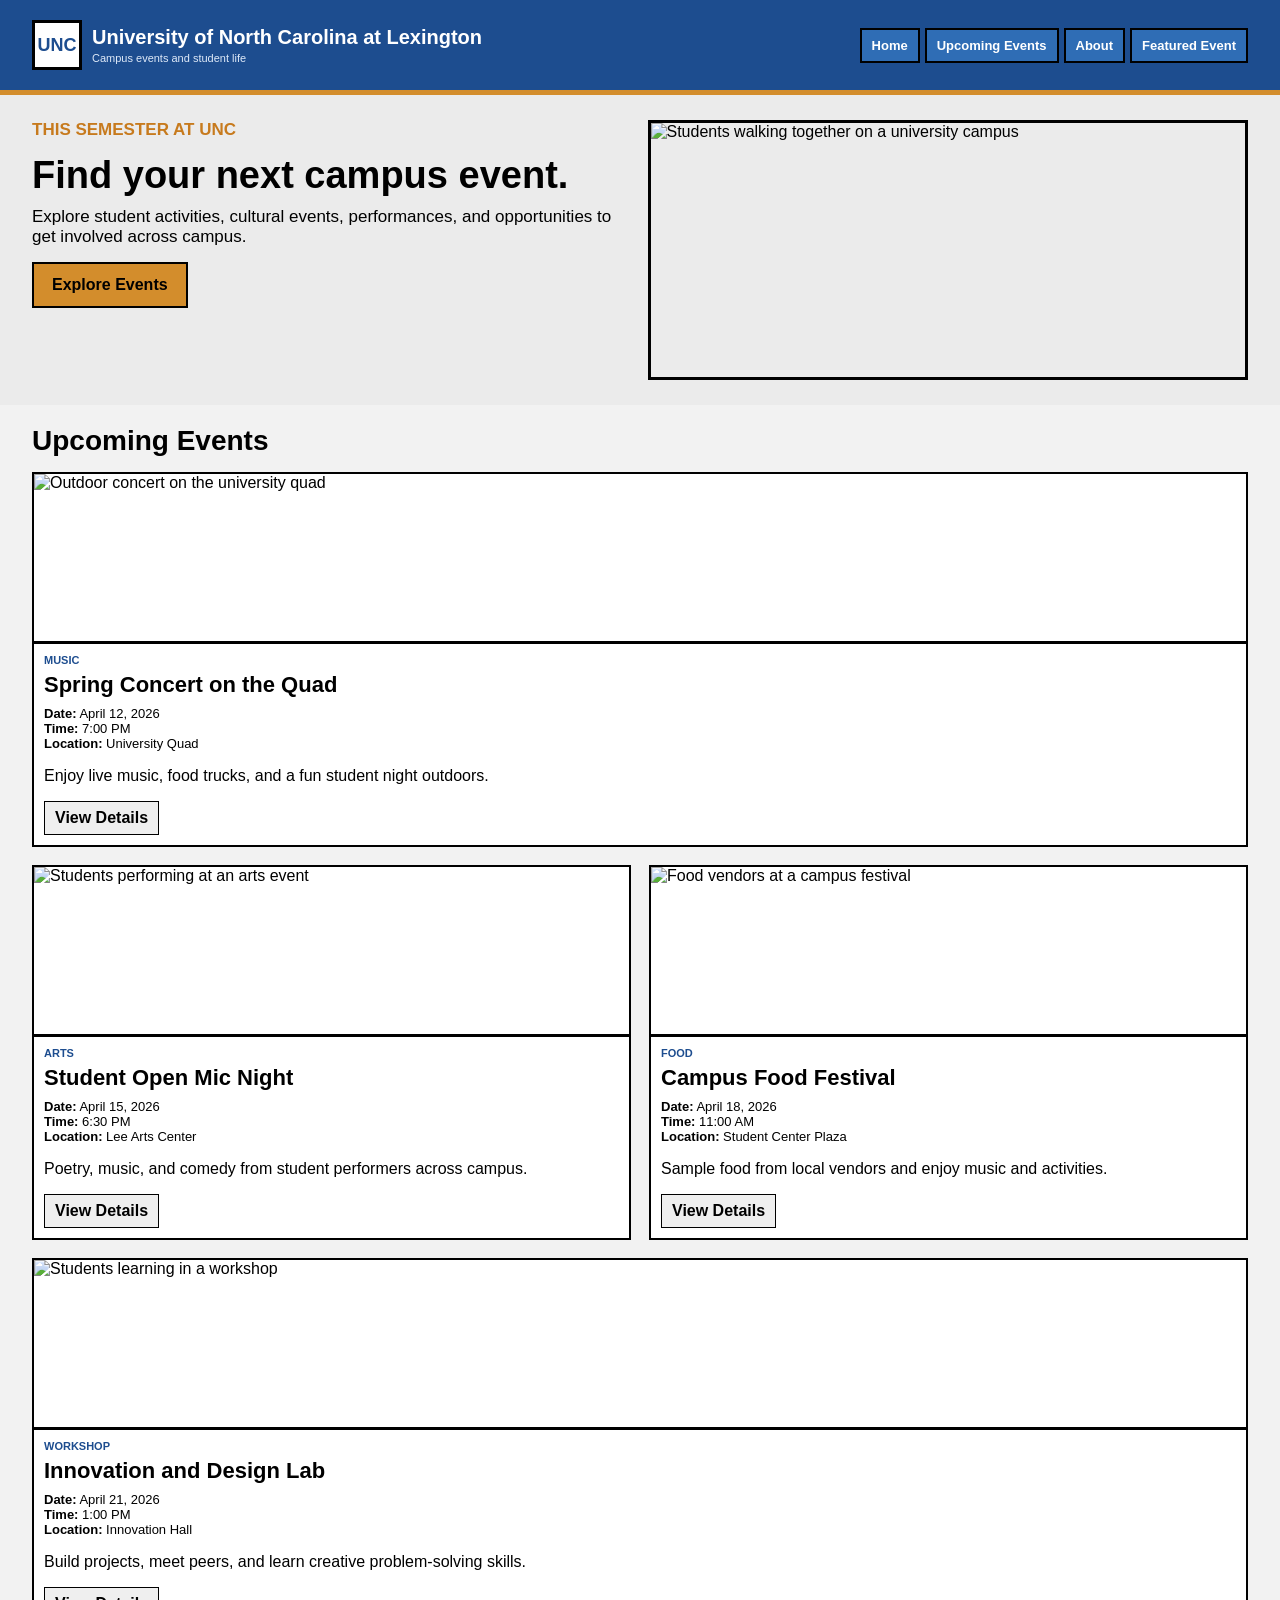
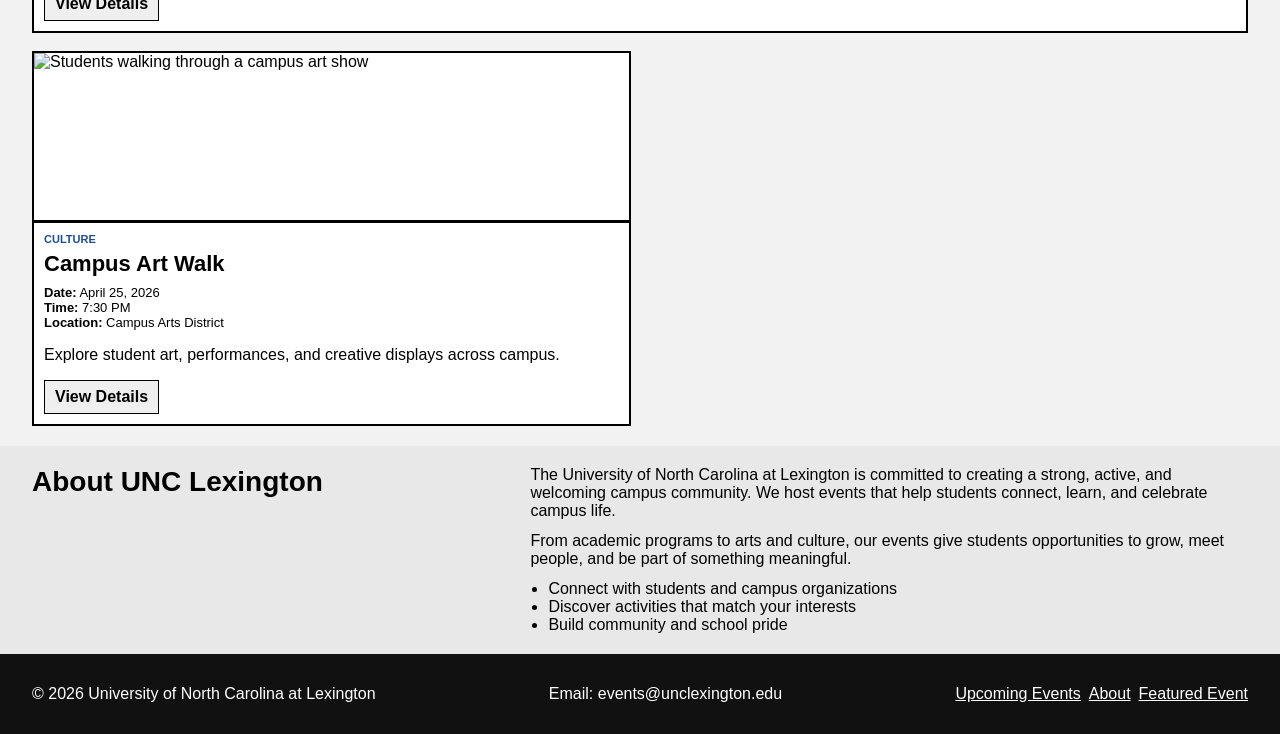
==== index.html @ 7996b3ee "designed the index.html file along with styles in css. - Currently using placeholder images until i " ====
<!DOCTYPE html>
<html lang="en">
  <head>
    <meta charset="UTF-8" />
    <meta name="viewport" content="width=device-width, initial-scale=1.0" />
    <title>University of North Carolina at Lexington</title>
    <link rel="stylesheet" href="styles.css" />
  </head>
  <body>
    <header class="site-header">
      <div class="container header-inner">
        <div class="brand-box">
          <div class="logo">UNC</div>
          <div>
            <h1>University of North Carolina at Lexington</h1>
            <p class="tagline">Campus events and student life</p>
          </div>
        </div>

        <nav>
          <ul class="nav-list">
            <li><a href="index.html">Home</a></li>
            <li><a href="#upcoming-events">Upcoming Events</a></li>
            <li><a href="#about">About</a></li>
            <li><a href="events.html">Featured Event</a></li>
          </ul>
        </nav>
      </div>
    </header>

    <main>
      <section class="hero">
        <div class="container hero-grid">
          <div class="hero-copy">
            <p class="small-title">This semester at UNC</p>
            <h2>Find your next campus event.</h2>
            <p>
              Explore student activities, cultural events, performances, and opportunities to get involved
              across campus.
            </p>
            <a class="button" href="#upcoming-events">Explore Events</a>
          </div>

          <div class="hero-image-box">
            <img
              src="https://images.unsplash.com/photo-1522202176988-66273c2fd55f?auto=format&fit=crop&w=900&q=80"
              alt="Students walking together on a university campus"
            />
          </div>
        </div>
      </section>

      <section id="upcoming-events" class="section">
        <div class="container">
          <h3 class="section-heading">Upcoming Events</h3>

          <div class="event-grid">
            <article class="event-card wide">
              <img
                src="https://images.unsplash.com/photo-1492684223066-81342ee5ff30?auto=format&fit=crop&w=800&q=80"
                alt="Outdoor concert on the university quad"
              />
              <div class="card-body">
                <p class="category">Music</p>
                <h4>Spring Concert on the Quad</h4>
                <ul>
                  <li><strong>Date:</strong> April 12, 2026</li>
                  <li><strong>Time:</strong> 7:00 PM</li>
                  <li><strong>Location:</strong> University Quad</li>
                </ul>
                <p>Enjoy live music, food trucks, and a fun student night outdoors.</p>
                <a href="events.html">View Details</a>
              </div>
            </article>

            <article class="event-card">
              <img
                src="https://images.unsplash.com/photo-1516280440614-37939bbacd81?auto=format&fit=crop&w=800&q=80"
                alt="Students performing at an arts event"
              />
              <div class="card-body">
                <p class="category">Arts</p>
                <h4>Student Open Mic Night</h4>
                <ul>
                  <li><strong>Date:</strong> April 15, 2026</li>
                  <li><strong>Time:</strong> 6:30 PM</li>
                  <li><strong>Location:</strong> Lee Arts Center</li>
                </ul>
                <p>Poetry, music, and comedy from student performers across campus.</p>
                <a href="events.html">View Details</a>
              </div>
            </article>

            <article class="event-card">
              <img
                src="https://images.unsplash.com/photo-1559339352-11d035aa65de?auto=format&fit=crop&w=800&q=80"
                alt="Food vendors at a campus festival"
              />
              <div class="card-body">
                <p class="category">Food</p>
                <h4>Campus Food Festival</h4>
                <ul>
                  <li><strong>Date:</strong> April 18, 2026</li>
                  <li><strong>Time:</strong> 11:00 AM</li>
                  <li><strong>Location:</strong> Student Center Plaza</li>
                </ul>
                <p>Sample food from local vendors and enjoy music and activities.</p>
                <a href="events.html">View Details</a>
              </div>
            </article>

            <article class="event-card wide">
              <img
                src="https://images.unsplash.com/photo-1522202176988-66273c2fd55f?auto=format&fit=crop&w=800&q=80"
                alt="Students learning in a workshop"
              />
              <div class="card-body">
                <p class="category">Workshop</p>
                <h4>Innovation and Design Lab</h4>
                <ul>
                  <li><strong>Date:</strong> April 21, 2026</li>
                  <li><strong>Time:</strong> 1:00 PM</li>
                  <li><strong>Location:</strong> Innovation Hall</li>
                </ul>
                <p>Build projects, meet peers, and learn creative problem-solving skills.</p>
                <a href="events.html">View Details</a>
              </div>
            </article>

            <article class="event-card">
              <img
                src="https://images.unsplash.com/photo-1523240795612-9a054b0db644?auto=format&fit=crop&w=800&q=80"
                alt="Students walking through a campus art show"
              />
              <div class="card-body">
                <p class="category">Culture</p>
                <h4>Campus Art Walk</h4>
                <ul>
                  <li><strong>Date:</strong> April 25, 2026</li>
                  <li><strong>Time:</strong> 7:30 PM</li>
                  <li><strong>Location:</strong> Campus Arts District</li>
                </ul>
                <p>Explore student art, performances, and creative displays across campus.</p>
                <a href="events.html">View Details</a>
              </div>
            </article>
          </div>
        </div>
      </section>

      <section id="about" class="about section">
        <div class="container about-grid">
          <div>
            <h3>About UNC Lexington</h3>
          </div>

          <div>
            <p>
              The University of North Carolina at Lexington is committed to creating a strong, active,
              and welcoming campus community. We host events that help students connect, learn, and
              celebrate campus life.
            </p>
            <p>
              From academic programs to arts and culture, our events give students opportunities to grow,
              meet people, and be part of something meaningful.
            </p>
            <ul class="benefits">
              <li>Connect with students and campus organizations</li>
              <li>Discover activities that match your interests</li>
              <li>Build community and school pride</li>
            </ul>
          </div>
        </div>
      </section>
    </main>

    <footer class="site-footer">
      <div class="container footer-grid">
        <p>© 2026 University of North Carolina at Lexington</p>
        <p>Email: events@unclexington.edu</p>
        <div class="footer-links">
          <a href="#upcoming-events">Upcoming Events</a>
          <a href="#about">About</a>
          <a href="events.html">Featured Event</a>
        </div>
      </div>
    </footer>
  </body>
</html>
---- styles.css ----
body {
  margin: 0;
  font-family: Arial, sans-serif;
  background: #f2f2f2;
  color: black;
}

img {
  width: 100%;
  display: block;
}

* {
  box-sizing: border-box;
}

.container {
  width: 95%;
  margin: 0 auto;
}

.site-header {
  background: #1d4d8f;
  border-bottom: 5px solid #d38d2c;
  padding: 5px 0;
}

.header-inner {
  display: flex;
  justify-content: space-between;
  align-items: center;
  min-height: 80px;
}

.brand-box {
  display: flex;
  align-items: center;
  gap: 10px;
}

.logo {
  width: 50px;
  height: 50px;
  background: white;
  border: 3px solid black;
  color: #1d4d8f;
  font-weight: bold;
  display: flex;
  align-items: center;
  justify-content: center;
  font-size: 18px;
}

.brand-box h1 {
  margin: 0;
  color: white;
  font-size: 20px;
  line-height: 1.1;
}

.tagline {
  margin: 4px 0 0;
  color: #dfeaf9;
  font-size: 11px;
}

.nav-list {
  list-style: none;
  margin: 0;
  padding: 0;
  display: flex;
  gap: 5px;
  flex-wrap: wrap;
}

.nav-list a {
  display: inline-block;
  background: #2f6db5;
  color: white;
  text-decoration: none;
  padding: 8px 10px;
  border: 2px solid black;
  font-size: 13px;
  font-weight: bold;
}

.hero {
  background: #ebebeb;
  padding: 25px 0;
}

.hero-grid {
  display: grid;
  grid-template-columns: 1fr 1fr;
  gap: 15px;
}

.small-title {
  margin: 0 0 8px;
  color: #c77a1d;
  font-size: 12px;
  font-weight: bold;
  text-transform: uppercase;
}

.hero-copy h2 {
  font-size: 38px;
  margin: 0 0 10px;
  line-height: 1.1;
}

.hero-copy p {
  margin: 0 0 15px;
  font-size: 17px;
}

.button {
  display: inline-block;
  background: #d38d2c;
  color: black;
  text-decoration: none;
  border: 2px solid black;
  padding: 12px 18px;
  font-weight: bold;
}

.hero-image-box img {
  border: 3px solid black;
  min-height: 260px;
  object-fit: cover;
}

.section {
  padding: 20px 0;
}

.section-heading {
  margin: 0 0 15px;
  font-size: 28px;
}

.event-grid {
  display: grid;
  grid-template-columns: repeat(2, 1fr);
  gap: 18px;
}

.event-card {
  background: white;
  border: 2px solid black;
}

.event-card.wide {
  grid-column: span 2;
}

.event-card img {
  height: 170px;
  object-fit: cover;
  border-bottom: 3px solid black;
}

.card-body {
  padding: 10px;
}

.category {
  margin: 0 0 6px;
  color: #1d4d8f;
  font-weight: bold;
  text-transform: uppercase;
  font-size: 11px;
}

.card-body h4 {
  margin: 0 0 8px;
  font-size: 22px;
}

.card-body ul {
  list-style: none;
  margin: 0 0 8px;
  padding: 0;
  font-size: 13px;
}

.card-body a {
  display: inline-block;
  background: #efefef;
  color: black;
  text-decoration: none;
  padding: 7px 10px;
  border: 1px solid black;
  font-weight: bold;
}

.about {
  background: #e8e8e8;
}

.about-grid {
  display: grid;
  grid-template-columns: 1fr 1.5fr;
  gap: 20px;
}

.about h3 {
  font-size: 28px;
  margin: 0;
}

.about p {
  font-size: 16px;
  margin: 0 0 12px;
}

.benefits {
  margin: 0;
  padding-left: 18px;
}

.site-footer {
  background: #111;
  color: white;
  padding: 15px 0;
}

.footer-grid {
  display: flex;
  justify-content: space-between;
  align-items: center;
  gap: 10px;
}

.footer-links {
  display: flex;
  gap: 8px;
  flex-wrap: wrap;
}

.footer-links a {
  color: white;
}

@media (max-width: 700px) {
  .header-inner,
  .hero-grid,
  .about-grid,
  .footer-grid {
    display: block;
  }

  .brand-box {
    margin-bottom: 10px;
  }

  .nav-list {
    margin-top: 10px;
  }

  .event-grid {
    display: block;
  }

  .event-card {
    margin-bottom: 15px;
  }

  .event-card.wide {
    grid-column: auto;
  }
}
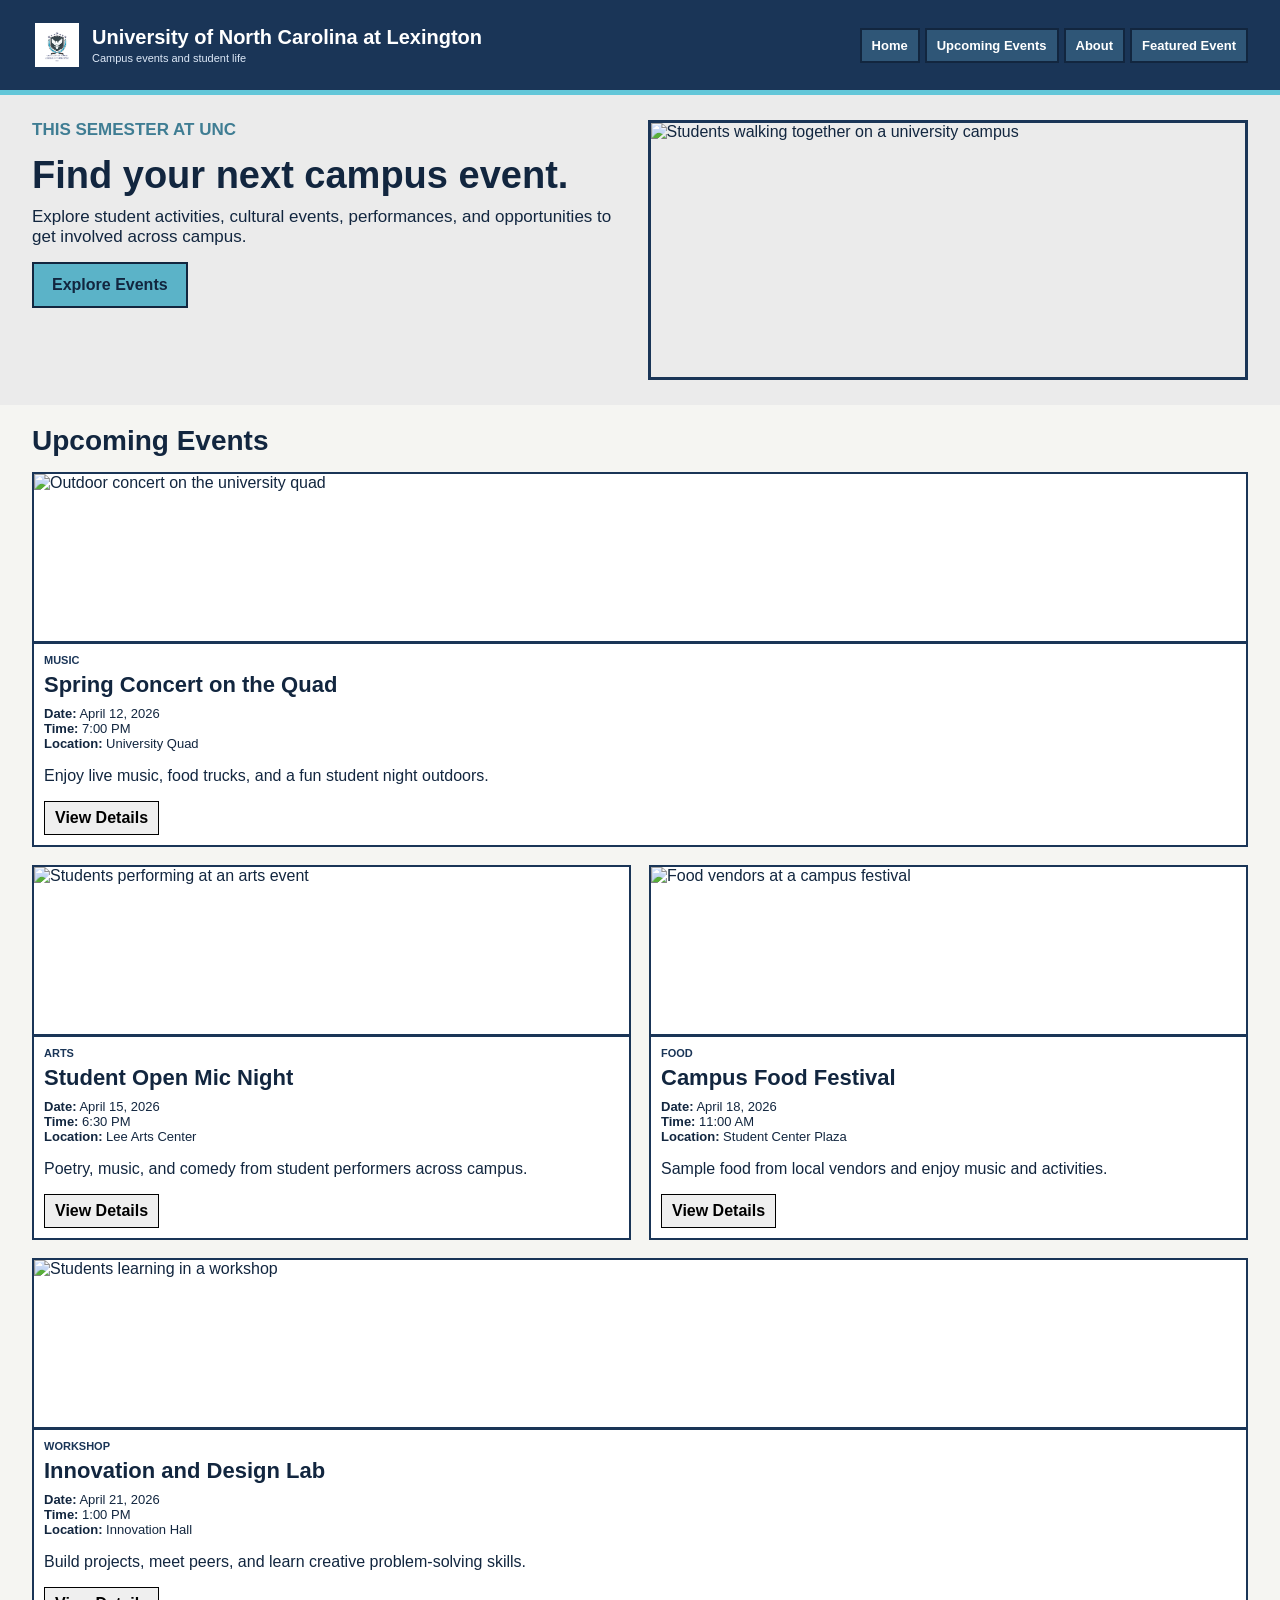
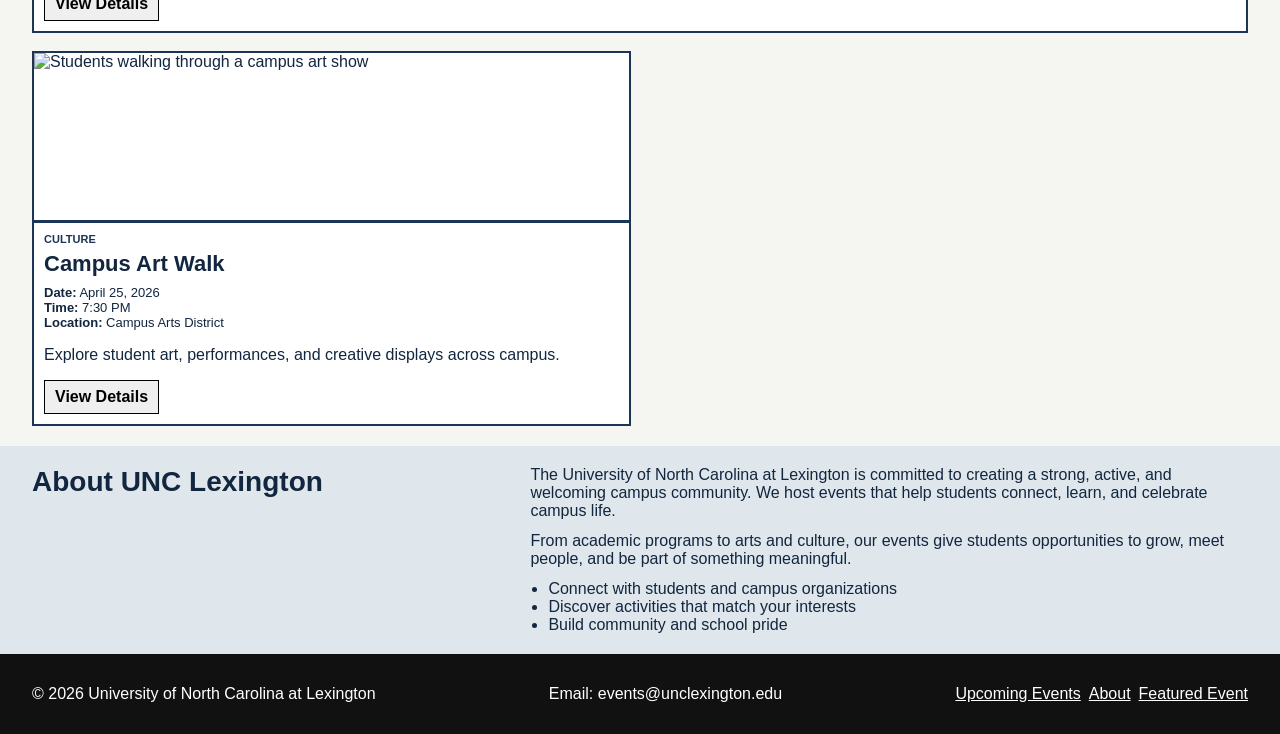
==== commit 5edfd9ac: "added an images folder added a logo png i made on canva changed the original colors of index.html to" ====
--- a/index.html
+++ b/index.html
@@ -10,7 +10,7 @@
     <header class="site-header">
       <div class="container header-inner">
         <div class="brand-box">
-          <div class="logo">UNC</div>
+          <img src="images/UNCL Logo.png" alt="University of North Carolina at Lexington logo" class="logo" />
           <div>
             <h1>University of North Carolina at Lexington</h1>
             <p class="tagline">Campus events and student life</p>
--- a/styles.css
+++ b/styles.css
@@ -1,8 +1,8 @@
 body {
   margin: 0;
   font-family: Arial, sans-serif;
-  background: #f2f2f2;
-  color: black;
+  background: #f5f5f2;
+  color: #12263f;
 }
 
 img {
@@ -20,8 +20,8 @@
 }
 
 .site-header {
-  background: #1d4d8f;
-  border-bottom: 5px solid #d38d2c;
+  background: #1a3557;
+  border-bottom: 5px solid #62c6d8;
   padding: 5px 0;
 }
 
@@ -42,13 +42,15 @@
   width: 50px;
   height: 50px;
   background: white;
-  border: 3px solid black;
-  color: #1d4d8f;
+  border: 3px solid #1a3557;
+  color: #1a3557;
   font-weight: bold;
   display: flex;
   align-items: center;
   justify-content: center;
   font-size: 18px;
+  object-fit: contain;
+  padding: 4px;
 }
 
 .brand-box h1 {
@@ -75,11 +77,11 @@
 
 .nav-list a {
   display: inline-block;
-  background: #2f6db5;
+  background: #2f5677;
   color: white;
   text-decoration: none;
   padding: 8px 10px;
-  border: 2px solid black;
+  border: 2px solid #12263f;
   font-size: 13px;
   font-weight: bold;
 }
@@ -97,7 +99,7 @@
 
 .small-title {
   margin: 0 0 8px;
-  color: #c77a1d;
+  color: #3f7d93;
   font-size: 12px;
   font-weight: bold;
   text-transform: uppercase;
@@ -116,16 +118,16 @@
 
 .button {
   display: inline-block;
-  background: #d38d2c;
-  color: black;
+  background: #5bb3c8;
+  color: #12263f;
   text-decoration: none;
-  border: 2px solid black;
+  border: 2px solid #12263f;
   padding: 12px 18px;
   font-weight: bold;
 }
 
 .hero-image-box img {
-  border: 3px solid black;
+  border: 3px solid #1a3557;
   min-height: 260px;
   object-fit: cover;
 }
@@ -147,7 +149,7 @@
 
 .event-card {
   background: white;
-  border: 2px solid black;
+  border: 2px solid #1a3557;
 }
 
 .event-card.wide {
@@ -157,7 +159,7 @@
 .event-card img {
   height: 170px;
   object-fit: cover;
-  border-bottom: 3px solid black;
+  border-bottom: 3px solid #1a3557;
 }
 
 .card-body {
@@ -166,7 +168,7 @@
 
 .category {
   margin: 0 0 6px;
-  color: #1d4d8f;
+  color: #1a3557;
   font-weight: bold;
   text-transform: uppercase;
   font-size: 11px;
@@ -195,7 +197,7 @@
 }
 
 .about {
-  background: #e8e8e8;
+  background: #dfe7ec;
 }
 
 .about-grid {
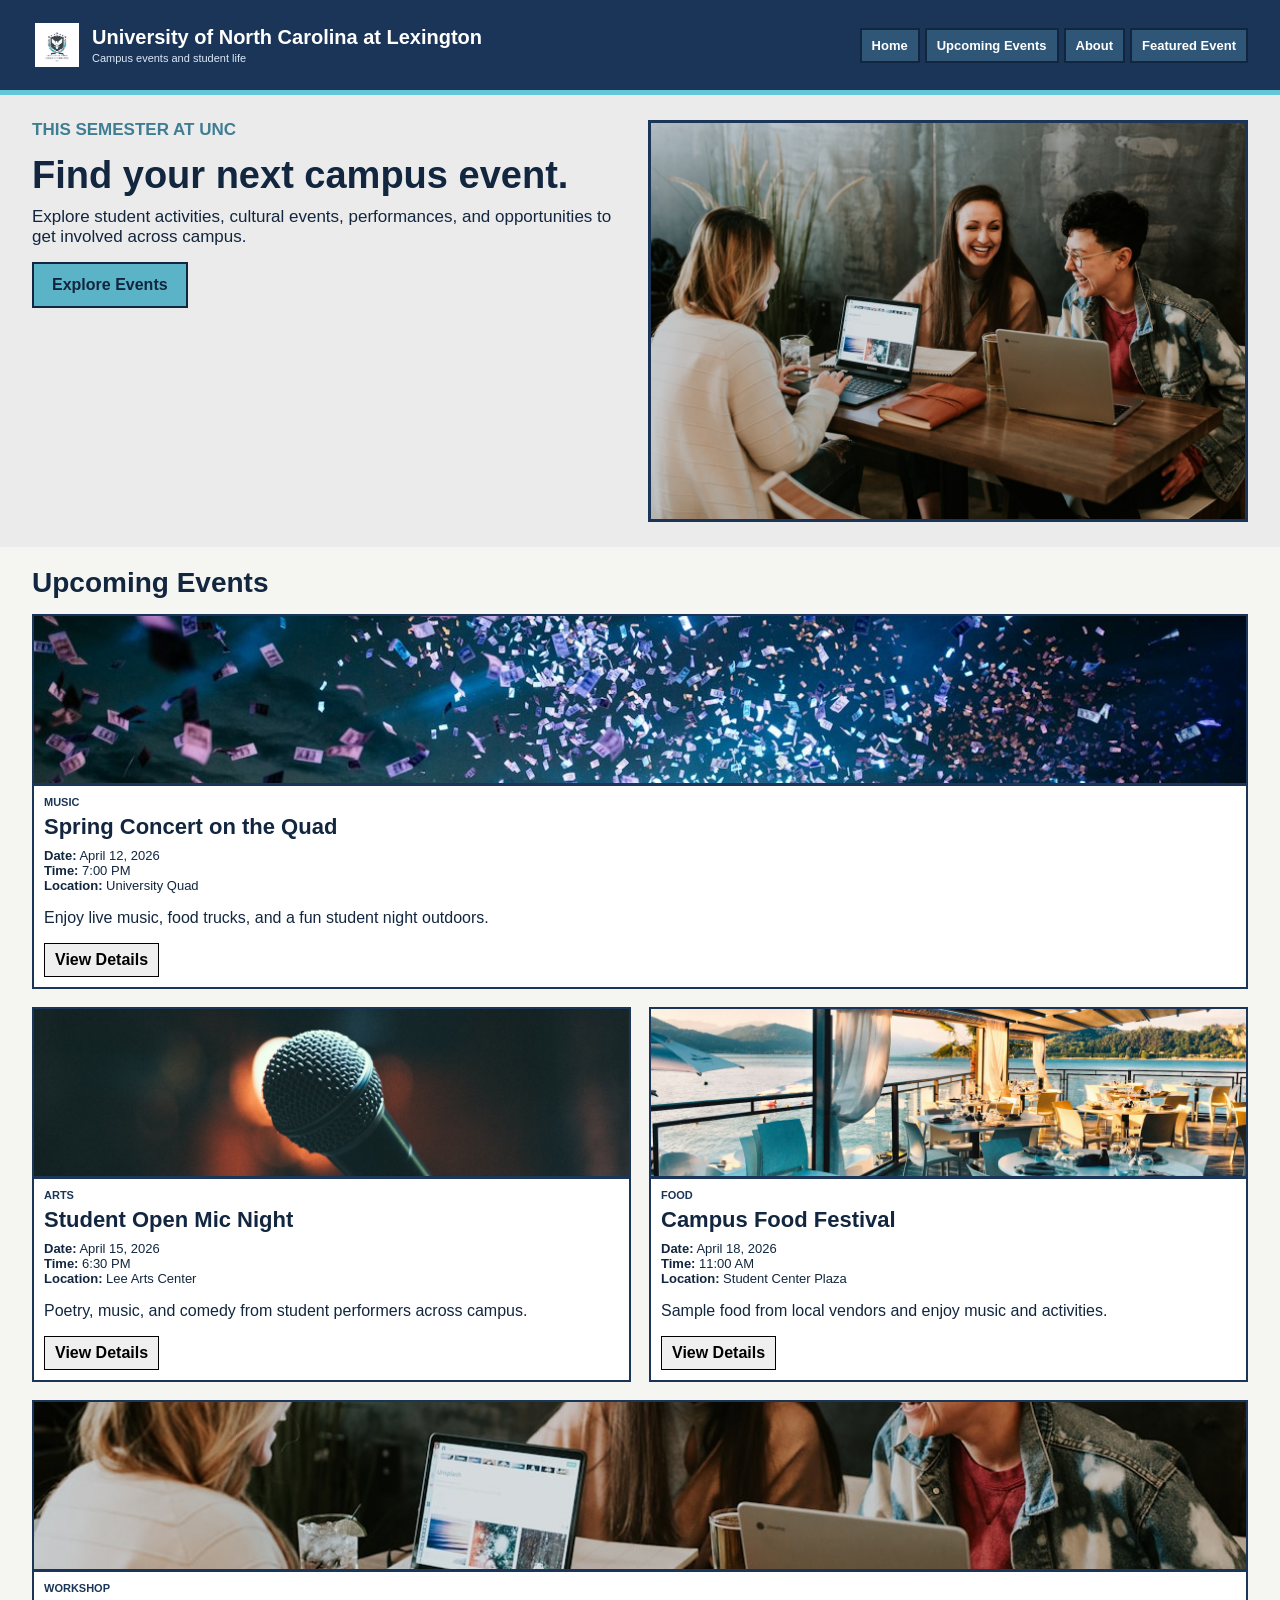
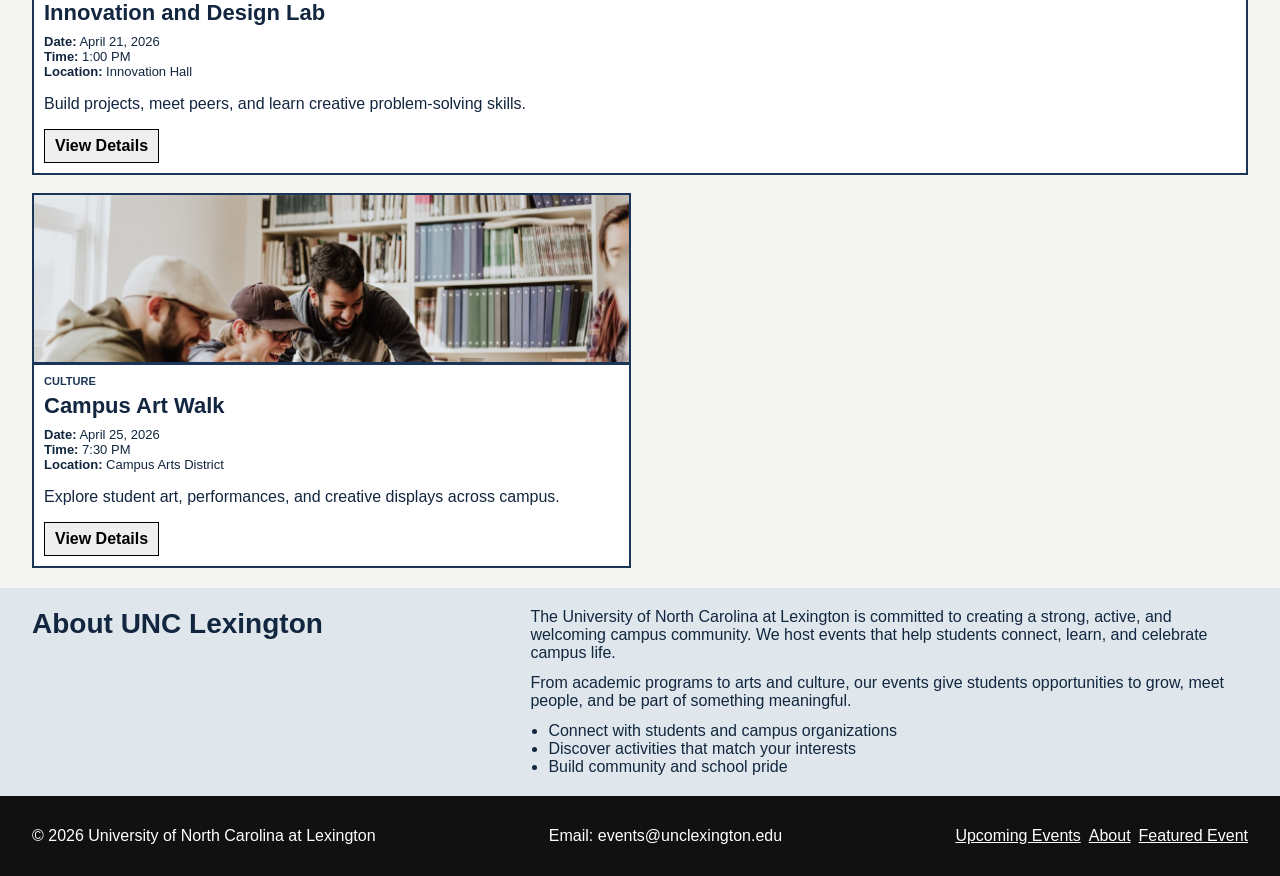
==== commit 445f3a86: "kept the images the same due to time challenges. all images are put into images folder" ====
--- a/index.html
+++ b/index.html
@@ -43,7 +43,7 @@
 
           <div class="hero-image-box">
             <img
-              src="https://images.unsplash.com/photo-1522202176988-66273c2fd55f?auto=format&fit=crop&w=900&q=80"
+              src="images/campus-students.png"
               alt="Students walking together on a university campus"
             />
           </div>
@@ -57,7 +57,7 @@
           <div class="event-grid">
             <article class="event-card wide">
               <img
-                src="https://images.unsplash.com/photo-1492684223066-81342ee5ff30?auto=format&fit=crop&w=800&q=80"
+                src="images/concert-quad.png"
                 alt="Outdoor concert on the university quad"
               />
               <div class="card-body">
@@ -75,7 +75,7 @@
 
             <article class="event-card">
               <img
-                src="https://images.unsplash.com/photo-1516280440614-37939bbacd81?auto=format&fit=crop&w=800&q=80"
+                src="images/open-mic.png"
                 alt="Students performing at an arts event"
               />
               <div class="card-body">
@@ -93,7 +93,7 @@
 
             <article class="event-card">
               <img
-                src="https://images.unsplash.com/photo-1559339352-11d035aa65de?auto=format&fit=crop&w=800&q=80"
+                src="images/food-festival.png"
                 alt="Food vendors at a campus festival"
               />
               <div class="card-body">
@@ -111,7 +111,7 @@
 
             <article class="event-card wide">
               <img
-                src="https://images.unsplash.com/photo-1522202176988-66273c2fd55f?auto=format&fit=crop&w=800&q=80"
+                src="images/campus-students.png"
                 alt="Students learning in a workshop"
               />
               <div class="card-body">
@@ -129,7 +129,7 @@
 
             <article class="event-card">
               <img
-                src="https://images.unsplash.com/photo-1523240795612-9a054b0db644?auto=format&fit=crop&w=800&q=80"
+                src="images/campus-art-walk.png"
                 alt="Students walking through a campus art show"
               />
               <div class="card-body">
--- a/styles.css
+++ b/styles.css
@@ -244,11 +244,160 @@
   color: white;
 }
 
+.event-hero {
+  padding-top: 30px;
+  padding-bottom: 20px;
+}
+
+.event-intro h2 {
+  margin: 0 0 15px;
+  font-size: 42px;
+}
+
+.event-intro img {
+  border: 3px solid #1a3557;
+  min-height: 260px;
+  object-fit: cover;
+  margin-bottom: 10px;
+}
+
+.event-meta-box {
+  background: #edf4f8;
+  border: 2px solid #1a3557;
+  padding: 15px;
+  margin-top: 20px;
+}
+
+.event-meta-box p {
+  margin: 0 0 8px;
+}
+
+.event-layout {
+  display: grid;
+  grid-template-columns: 2fr 1fr;
+  gap: 25px;
+  padding-top: 10px;
+  padding-bottom: 20px;
+}
+
+.main-content {
+  background: white;
+  border: 2px solid #1a3557;
+  padding: 20px;
+}
+
+.content-block {
+  margin-bottom: 20px;
+}
+
+.content-block h3,
+.sidebar h3,
+.related-events h3 {
+  margin-top: 0;
+  font-size: 24px;
+}
+
+.content-block ul,
+.sidebar-list {
+  margin: 0;
+  padding-left: 18px;
+}
+
+.schedule-list {
+  list-style: none;
+  padding-left: 0;
+}
+
+.schedule-list li {
+  margin-bottom: 8px;
+}
+
+.sidebar {
+  background: #edf4f8;
+  border: 2px solid #1a3557;
+  padding: 20px;
+  height: fit-content;
+}
+
+.sidebar-list {
+  list-style: none;
+  padding-left: 0;
+}
+
+.sidebar-list li {
+  margin-bottom: 10px;
+}
+
+.register-btn {
+  display: inline-block;
+  background: #5bb3c8;
+  color: #12263f;
+  text-decoration: none;
+  border: 2px solid #12263f;
+  padding: 12px 18px;
+  font-weight: bold;
+  margin-top: 10px;
+}
+
+.related-events {
+  padding-top: 10px;
+  padding-bottom: 30px;
+}
+
+.related-cards {
+  display: flex;
+  flex-wrap: wrap;
+  gap: 15px;
+}
+
+.mini-card {
+  flex: 1 1 200px;
+  background: white;
+  border: 2px solid #1a3557;
+  padding: 12px;
+  min-height: 120px;
+}
+
+.mini-card h4 {
+  margin: 0 0 8px;
+  font-size: 18px;
+}
+
+.mini-card p {
+  margin: 0;
+}
+
+@media (max-width: 900px) {
+  .header-inner {
+    display: block;
+    padding: 10px 0;
+  }
+
+  .brand-box {
+    margin-bottom: 10px;
+  }
+
+  .hero-grid,
+  .about-grid,
+  .event-layout {
+    grid-template-columns: 1fr;
+  }
+
+  .event-grid {
+    grid-template-columns: 1fr;
+  }
+
+  .event-card.wide {
+    grid-column: auto;
+  }
+}
+
 @media (max-width: 700px) {
   .header-inner,
   .hero-grid,
   .about-grid,
-  .footer-grid {
+  .footer-grid,
+  .event-layout {
     display: block;
   }
 
@@ -271,4 +420,8 @@
   .event-card.wide {
     grid-column: auto;
   }
-}
+
+  .sidebar {
+    margin-top: 20px;
+  }
+}
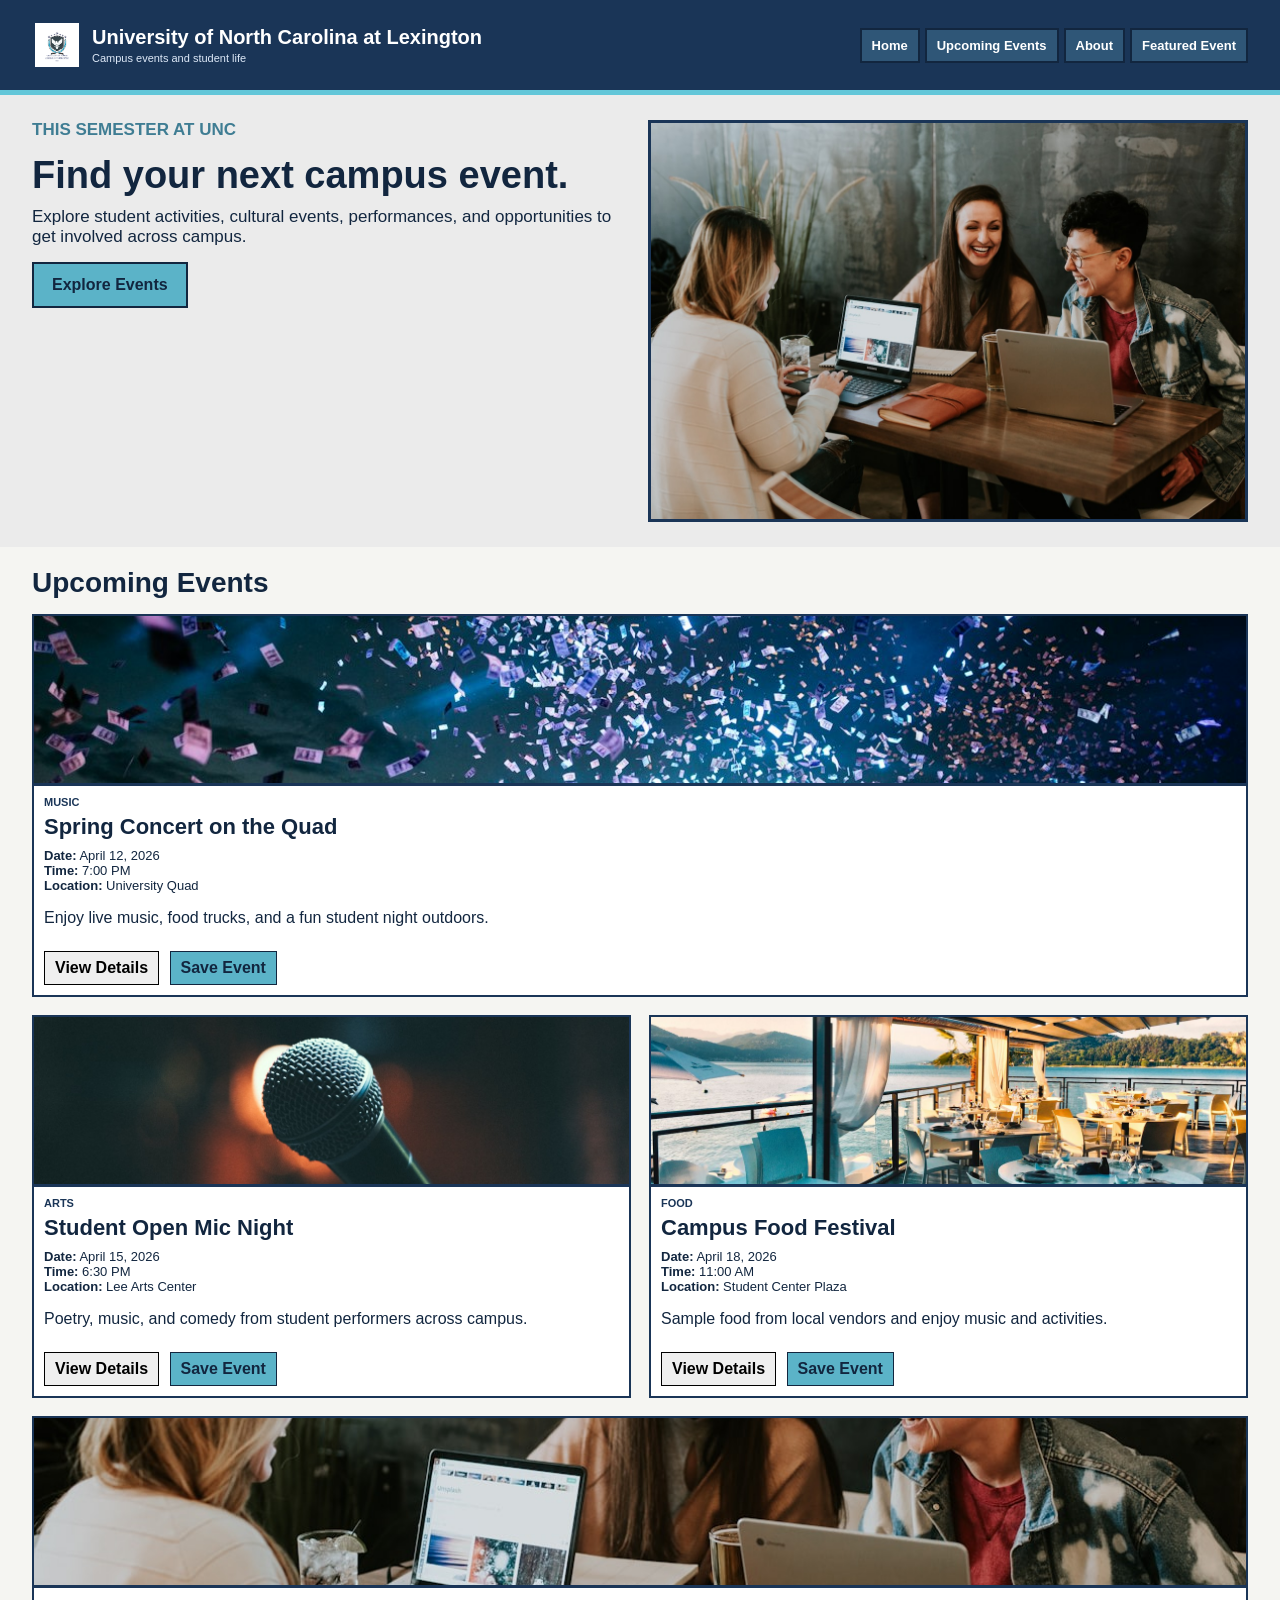
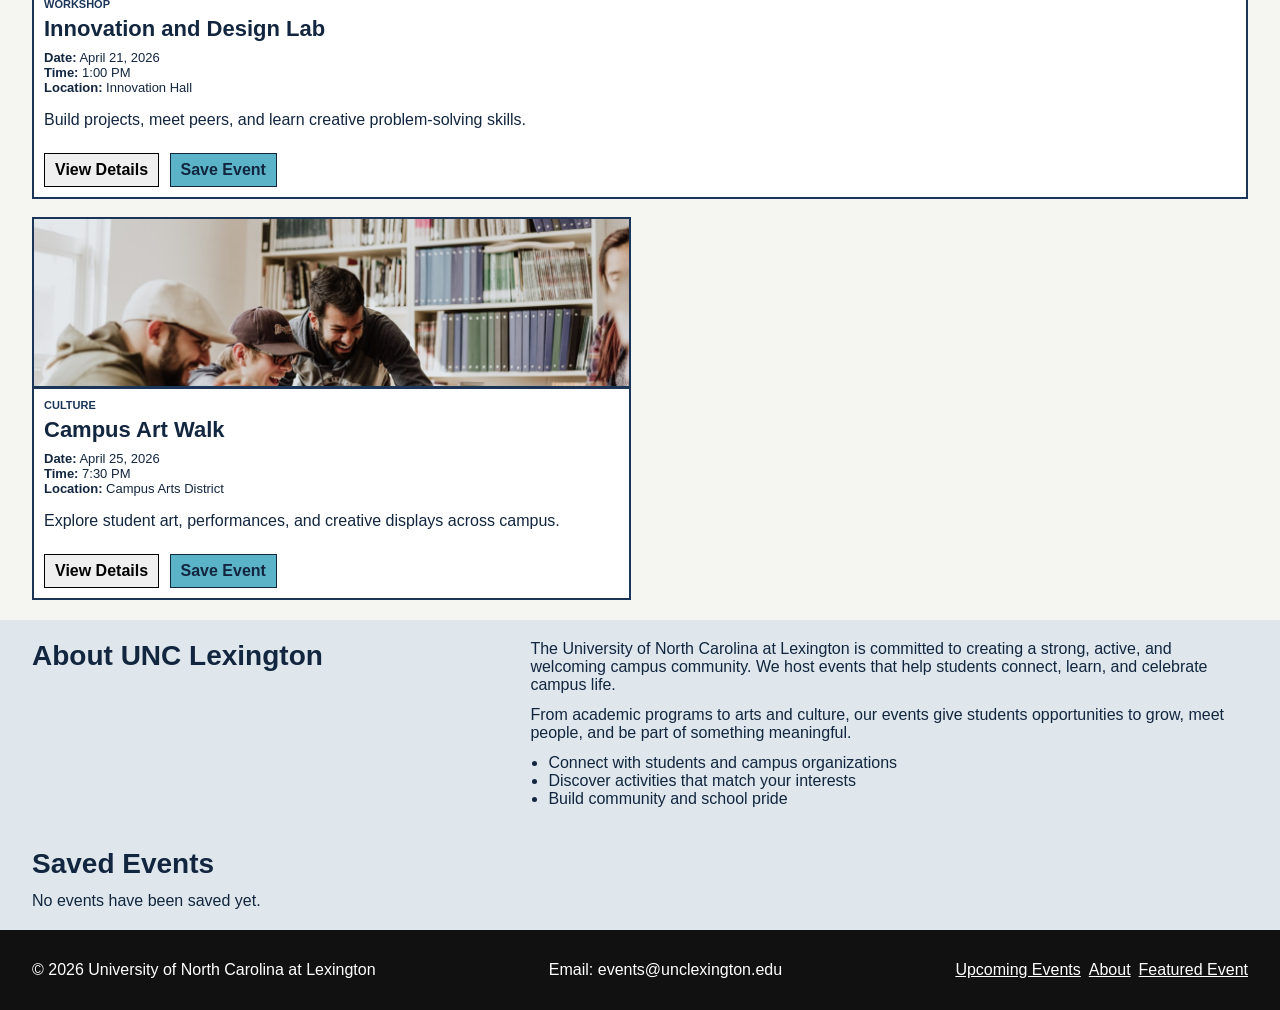
==== commit 88ac9ee5: "assignment 3 changes. forgot to push the changes to git after each change so its just one big push a" ====
--- a/index.html
+++ b/index.html
@@ -5,6 +5,7 @@
     <meta name="viewport" content="width=device-width, initial-scale=1.0" />
     <title>University of North Carolina at Lexington</title>
     <link rel="stylesheet" href="styles.css" />
+    <script src="script.js" defer></script>
   </head>
   <body>
     <header class="site-header">
--- a/styles.css
+++ b/styles.css
@@ -152,6 +152,11 @@
   border: 2px solid #1a3557;
 }
 
+.event-card.saved {
+  background: #e8f7f8;
+  border-color: #287f8d;
+}
+
 .event-card.wide {
   grid-column: span 2;
 }
@@ -196,6 +201,47 @@
   font-weight: bold;
 }
 
+.save-event-button {
+  display: inline-block;
+  background: #5bb3c8;
+  color: #12263f;
+  border: 1px solid #12263f;
+  padding: 7px 10px;
+  margin: 8px 0 0 6px;
+  font: inherit;
+  font-weight: bold;
+  cursor: pointer;
+}
+
+.saved-events-section {
+  padding: 20px 0;
+  background: #dfe7ec;
+}
+
+.saved-events-heading {
+  margin: 0 0 12px;
+  font-size: 28px;
+}
+
+.saved-events-list {
+  margin: 0;
+  padding-left: 20px;
+}
+
+.saved-events-list li {
+  margin-bottom: 10px;
+}
+
+.saved-event-name {
+  margin: 0 0 4px;
+  font-size: 18px;
+}
+
+.saved-event-details,
+.saved-events-empty {
+  margin: 0;
+}
+
 .about {
   background: #dfe7ec;
 }
